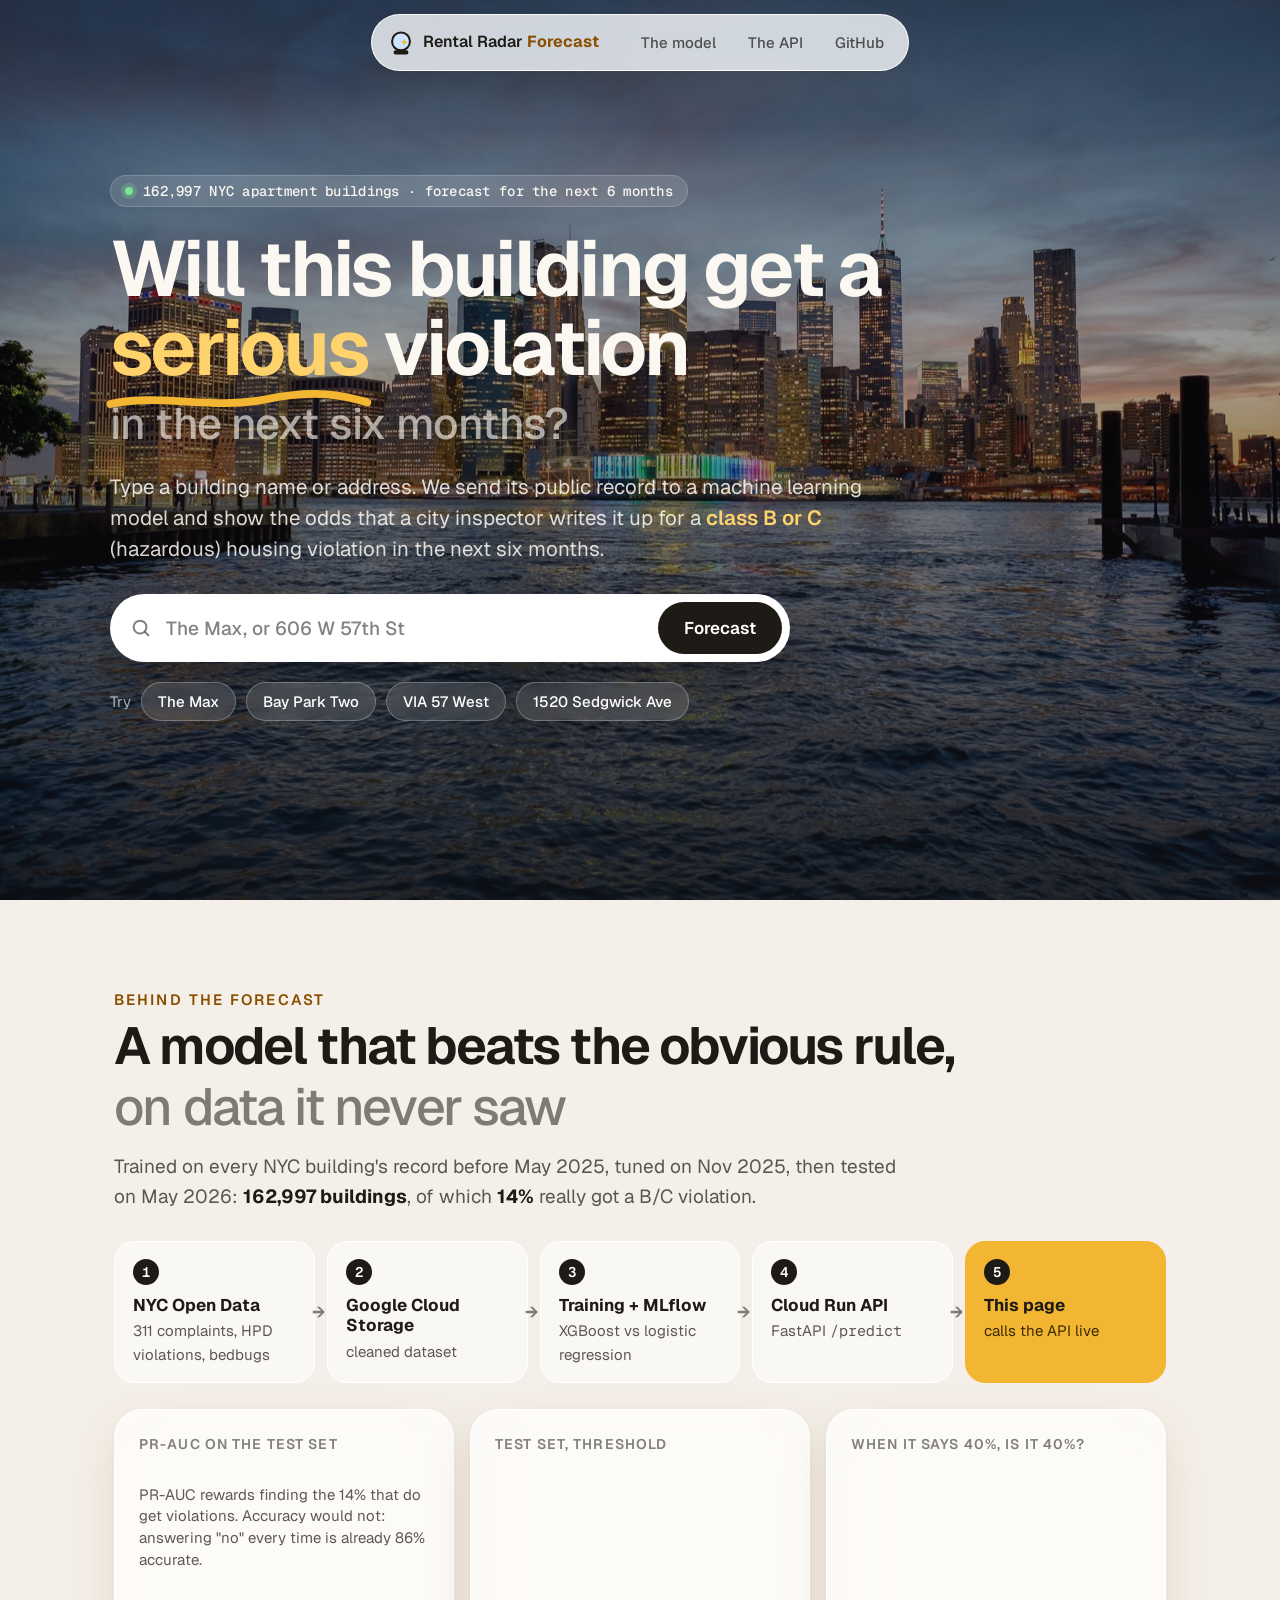
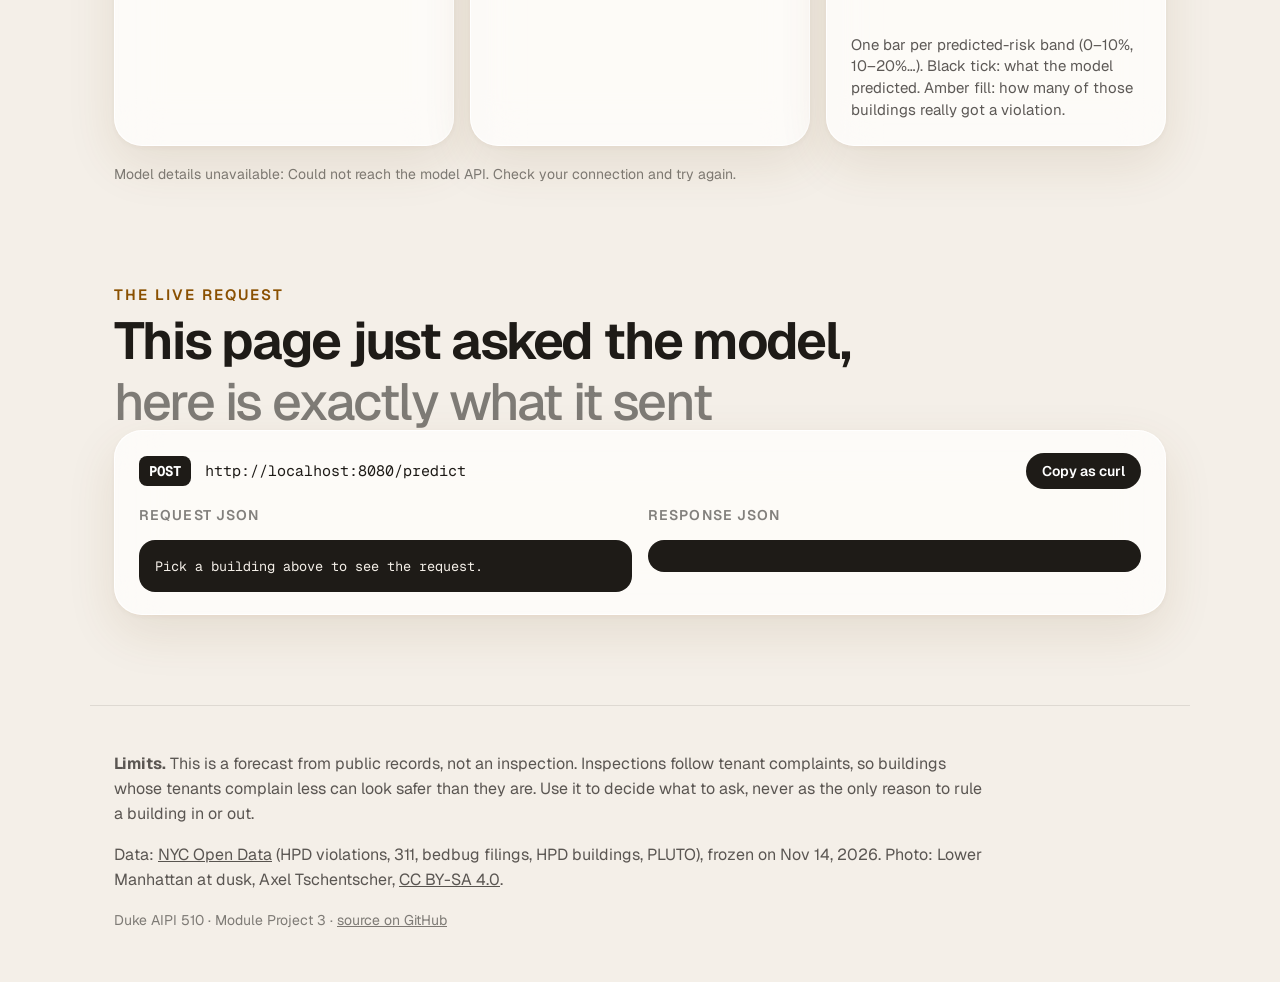
==== frontend/index.html @ 45d5170e "Front end: Rental Radar Forecast page that calls the deployed /predict API - Search by building name" ====
<!doctype html>
<html lang="en">
<head>
<meta charset="utf-8">
<meta name="viewport" content="width=device-width, initial-scale=1">
<title>Rental Radar Forecast</title>
<meta name="description" content="Will this NYC apartment building get a serious housing violation in the next 6 months? A machine learning forecast served from a public API.">
<link rel="preconnect" href="https://fonts.googleapis.com">
<link rel="preconnect" href="https://fonts.gstatic.com" crossorigin>
<link rel="stylesheet" href="https://fonts.googleapis.com/css2?family=Geist:wght@400;500;600;700&family=Geist+Mono:wght@400;500;600&display=swap">
<link rel="stylesheet" href="styles.css">
<link rel="icon" href="data:image/svg+xml,%3Csvg xmlns='http://www.w3.org/2000/svg' viewBox='0 0 32 32'%3E%3Ccircle cx='16' cy='14' r='11' fill='%23CFE3FF' stroke='%231E1B17' stroke-width='2.5'/%3E%3Crect x='7' y='25' width='18' height='5' rx='2' fill='%231E1B17'/%3E%3C/svg%3E">
</head>
<body>

<header class="nav">
  <a class="brand" href="#top" aria-label="Rental Radar Forecast, back to top">
    <svg viewBox="0 0 32 32" width="26" height="26" aria-hidden="true"><circle cx="16" cy="14" r="11" fill="#CFE3FF" stroke="#1E1B17" stroke-width="2.5"/><path d="M20 11l1.2 2.8 2.8 1.2-2.8 1.2-1.2 2.8-1.2-2.8-2.8-1.2 2.8-1.2z" fill="#F2B632"/><rect x="7" y="25" width="18" height="5" rx="2" fill="#1E1B17"/></svg>
    <span>Rental Radar <b>Forecast</b></span>
  </a>
  <nav aria-label="Sections">
    <a href="#model">The model</a>
    <a href="#api">The API</a>
    <a id="repoLink" href="#" target="_blank" rel="noopener">GitHub</a>
  </nav>
</header>

<main id="top">
  <!-- 1. Ask: search for a building -->
  <section class="hero" aria-labelledby="heroTitle">
    <div class="hero-bg" role="img" aria-label="Lower Manhattan skyline at dusk"></div>
    <div class="hero-in">
      <p class="eyebrow"><span class="dot" aria-hidden="true"></span> 162,997 NYC apartment buildings · forecast for the next 6 months</p>
      <h1 id="heroTitle">Will this building get a <span class="squig">serious<svg viewBox="0 0 200 14" preserveAspectRatio="none" aria-hidden="true"><path d="M3 9 C 40 2, 80 13, 120 6 S 180 4, 197 8"/></svg></span> violation <span class="soft">in the next six months?</span></h1>
      <p class="lede">Type a building name or address. We send its public record to a machine learning model and show the odds that a city inspector writes it up for a <b>class B or C</b> (hazardous) housing violation in the next six months.</p>

      <form class="search" id="searchForm" role="search" autocomplete="off">
        <label class="sr" for="q">Building name or address</label>
        <svg class="mag" viewBox="0 0 24 24" aria-hidden="true"><circle cx="11" cy="11" r="7"/><path d="M20 20l-3.5-3.5"/></svg>
        <input id="q" name="q" type="search" placeholder="The Max, or 606 W 57th St" minlength="2" maxlength="80"
               aria-autocomplete="list" aria-controls="results" aria-expanded="false" required>
        <button type="submit" class="btn">Forecast</button>
        <ul id="results" class="results" role="listbox" hidden></ul>
      </form>
      <div class="try" aria-label="Examples">
        <span>Try</span>
        <button type="button" class="ex" data-q="The Max">The Max</button>
        <button type="button" class="ex" data-q="3405 Neptune Avenue">Bay Park Two</button>
        <button type="button" class="ex" data-q="VIA 57 West">VIA 57 West</button>
        <button type="button" class="ex" data-q="1520 Sedgwick Avenue">1520 Sedgwick Ave</button>
      </div>
      <p class="status" id="status" role="status" aria-live="polite"></p>
    </div>
  </section>

  <!-- 2-5. Answer: building, forecast, why, what to ask -->
  <section id="result" class="result" aria-live="polite" hidden>
    <div class="bhead" id="bhead"></div>

    <article class="card forecast" id="forecast" aria-labelledby="fcTitle">
      <svg class="ball" viewBox="0 0 80 84" aria-hidden="true"><rect x="14" y="62" width="52" height="16" rx="6" fill="#1E1B17"/><rect x="20" y="56" width="40" height="10" rx="4" fill="#3A332B"/><circle cx="40" cy="34" r="28" fill="#CFE3FF" stroke="#1E1B17" stroke-width="3"/><ellipse cx="30" cy="24" rx="8" ry="5" fill="#fff" opacity=".8" transform="rotate(-30 30 24)"/><g fill="#F2B632"><path class="tw" d="M48 30l2 5 5 2-5 2-2 5-2-5-5-2 5-2z"/><path class="tw" style="animation-delay:.6s" d="M34 40l1.4 3.4 3.4 1.4-3.4 1.4-1.4 3.4-1.4-3.4-3.4-1.4 3.4-1.4z"/></g></svg>
      <div class="sticker" id="sticker"></div>

      <div class="fc-main">
        <p class="eb">Next 6 months</p>
        <h2 id="fcTitle">Odds of a new <em>serious<svg viewBox="0 0 200 14" preserveAspectRatio="none" aria-hidden="true"><path d="M3 9 C 40 2, 80 13, 120 6 S 180 4, 197 8"/></svg></em> violation</h2>
        <div class="big">
          <div class="pct" id="pct" aria-describedby="sideWord">0<small>%</small></div>
          <div class="side"><b id="sideWord"></b><span id="sideSub"></span></div>
        </div>
        <h3 class="why-h">Why the model says this</h3>
        <div class="why" id="why"></div>
      </div>

      <div class="fc-side">
        <div class="gauge">
          <svg viewBox="-40 10 280 140" role="img" aria-labelledby="gaugeLabel">
            <title id="gaugeLabel">Gauge</title>
            <path d="M20 115 A90 90 0 0 1 200 115" stroke="var(--chip2)" stroke-width="20" fill="none" stroke-linecap="round"/>
            <path class="arc" id="arc" d="M20 115 A90 90 0 0 1 200 115" stroke="#F2B632" stroke-width="20" fill="none" stroke-linecap="round" pathLength="100"/>
            <g id="avgMark"></g>
            <g class="needle" id="needle"><path d="M104 115 L110 44 L116 115 Z" fill="#1E1B17" stroke="#1E1B17" stroke-width="4" stroke-linejoin="round"/><circle cx="110" cy="115" r="15" fill="#1E1B17"/><circle cx="105" cy="111" r="2.4" fill="#fff"/><circle cx="115" cy="111" r="2.4" fill="#fff"/><path id="mouth" d="M105 118 q5 5 10 0" stroke="#fff" stroke-width="2.2" fill="none" stroke-linecap="round"/></g>
            <text x="20" y="142" text-anchor="middle" class="gl">low</text><text x="200" y="142" text-anchor="middle" class="gl">high</text>
          </svg>
        </div>
        <div class="bubble"><i>Ask at the viewing</i><span id="ask"></span></div>
      </div>

      <footer class="fc-foot">
        <span id="backtest"></span>
        <span id="fcMeta"></span>
      </footer>
    </article>

    <div class="next">
      <a id="fullReport" class="btn ghost" target="_blank" rel="noopener">See every complaint and violation on Rental Radar <span aria-hidden="true">↗</span></a>
      <button type="button" class="btn ghost" id="again">Check another building</button>
    </div>
  </section>

  <!-- 6. Behind it: the model and the API, for anyone who wants to check -->
  <section id="model" class="block" aria-labelledby="modelTitle">
    <p class="kicker">Behind the forecast</p>
    <h2 id="modelTitle" class="h2">A model that beats the obvious rule, <span class="soft">on data it never saw</span></h2>
    <p class="sub">Trained on every NYC building's record before May 2025, tuned on Nov 2025, then tested on May 2026: <b>162,997 buildings</b>, of which <b>14%</b> really got a B/C violation.</p>

    <div class="flow" aria-label="Pipeline">
      <div class="step"><b>NYC Open Data</b><span>311 complaints, HPD violations, bedbugs</span></div>
      <div class="step"><b>Google Cloud Storage</b><span>cleaned dataset</span></div>
      <div class="step"><b>Training + MLflow</b><span>XGBoost vs logistic regression</span></div>
      <div class="step"><b>Cloud Run API</b><span>FastAPI <code>/predict</code></span></div>
      <div class="step hl"><b>This page</b><span>calls the API live</span></div>
    </div>

    <div class="grid3">
      <div class="card stat">
        <p class="cap">PR-AUC on the test set</p>
        <div class="bars" id="bars"></div>
        <p class="note">PR-AUC rewards finding the 14% that do get violations. Accuracy would not: answering "no" every time is already 86% accurate.</p>
      </div>
      <div class="card stat">
        <p class="cap">Test set, threshold <span id="thr"></span></p>
        <div class="cm" id="cm"></div>
        <p class="note" id="cmNote"></p>
      </div>
      <div class="card stat">
        <p class="cap">When it says 40%, is it 40%?</p>
        <div class="calib" id="calib"></div>
        <p class="note">One bar per predicted-risk band (0–10%, 10–20%…). Black tick: what the model predicted. Amber fill: how many of those buildings really got a violation.</p>
      </div>
    </div>
    <p class="fine" id="modelMeta"></p>
  </section>

  <section id="api" class="block" aria-labelledby="apiTitle">
    <p class="kicker">The live request</p>
    <h2 id="apiTitle" class="h2">This page just asked the model, <span class="soft">here is exactly what it sent</span></h2>
    <div class="card apicard">
      <div class="apihead">
        <span class="verb">POST</span><code id="apiUrl"></code>
        <span class="lat" id="apiLat"></span>
        <button type="button" class="btn small" id="copyCurl">Copy as curl</button>
      </div>
      <div class="io">
        <div><p class="cap">Request JSON</p><pre id="apiReq">Pick a building above to see the request.</pre></div>
        <div><p class="cap">Response JSON</p><pre id="apiRes"></pre></div>
      </div>
    </div>
  </section>
</main>

<footer class="foot">
  <div>
    <p><b>Limits.</b> This is a forecast from public records, not an inspection. Inspections follow tenant complaints, so buildings whose tenants complain less can look safer than they are. Use it to decide what to ask, never as the only reason to rule a building in or out.</p>
    <p>Data: <a href="https://opendata.cityofnewyork.us/" target="_blank" rel="noopener">NYC Open Data</a> (HPD violations, 311, bedbug filings, HPD buildings, PLUTO), frozen on Nov 14, 2026. Photo: Lower Manhattan at dusk, Axel Tschentscher, <a href="https://commons.wikimedia.org/wiki/File:Manhattan-Night-Skyline_2021-06-10_21-00.jpg" target="_blank" rel="noopener">CC BY-SA 4.0</a>.</p>
  </div>
  <p class="fine">Duke AIPI 510 · Module Project 3 · <a id="repoLink2" href="#" target="_blank" rel="noopener">source on GitHub</a></p>
</footer>

<script src="config.js"></script>
<script src="app.js"></script>
</body>
</html>
---- frontend/styles.css ----
/* Rental Radar Forecast. Same visual language as the Rental Radar app: Geist, warm paper, glass cards, amber accent. */
:root{
  --page:#F4EFE8; --fg:#1E1B17; --fg2:rgba(30,27,23,.72); --fg3:rgba(30,27,23,.55);
  --card:rgba(255,255,255,.72); --edge:rgba(255,255,255,.9); --line:rgba(30,27,23,.10);
  --chip:rgba(30,27,23,.06); --chip2:rgba(30,27,23,.09);
  --amber:#F2B632; --amber-t:#8A5000; --red:#B53F2C; --green:#2C7A45; --blue:#2B63AD;
  --shadow:0 18px 50px rgba(110,72,20,.11),0 2px 6px rgba(110,72,20,.05);
  --font:"Geist",ui-sans-serif,system-ui,-apple-system,"Segoe UI",sans-serif;
  --mono:"Geist Mono",ui-monospace,"SF Mono",Menlo,monospace;
  --ease:cubic-bezier(.22,1,.36,1);
  color-scheme:light;
}
*{box-sizing:border-box}
html{scroll-behavior:smooth}
body{margin:0;background:var(--page);color:var(--fg);font:400 17px/1.55 var(--font);-webkit-font-smoothing:antialiased}
a{color:inherit}
code,pre{font-family:var(--mono)}
.sr{position:absolute;width:1px;height:1px;overflow:hidden;clip:rect(0 0 0 0)}
.soft{color:var(--fg3);font-weight:500}
:focus-visible{outline:3px solid var(--amber);outline-offset:2px;border-radius:8px}

/* nav */
.nav{position:fixed;top:14px;left:50%;transform:translateX(-50%);z-index:20;display:flex;align-items:center;gap:28px;
  padding:8px 10px 8px 16px;border-radius:999px;background:rgba(255,255,255,.78);backdrop-filter:blur(20px) saturate(160%);
  -webkit-backdrop-filter:blur(20px) saturate(160%);box-shadow:var(--shadow);border:1px solid var(--edge);width:max-content;max-width:calc(100% - 32px)}
.brand{display:flex;align-items:center;gap:9px;text-decoration:none;font-weight:600;font-size:16px;white-space:nowrap}
.brand b{color:var(--amber-t)}
.nav nav{display:flex;gap:4px}
.nav nav a{text-decoration:none;font-size:15px;font-weight:500;padding:8px 14px;border-radius:999px;color:var(--fg2)}
.nav nav a:hover{background:var(--chip);color:var(--fg)}

/* hero */
.hero{position:relative;min-height:100vh;display:flex;align-items:center;padding:120px 24px 80px;color:#FBF8F2;overflow:visible}
.hero-bg{position:absolute;inset:0;background:linear-gradient(180deg,rgba(14,15,18,.55),rgba(14,15,18,.35) 40%,rgba(14,15,18,.82)),url(img/dusk.jpg) center/cover no-repeat}
.hero-in{position:relative;max-width:1060px;margin:0 auto;width:100%}
.eyebrow{display:inline-flex;align-items:center;gap:10px;margin:0 0 22px;padding:8px 14px;border-radius:999px;background:rgba(255,255,255,.12);
  border:1px solid rgba(255,255,255,.18);font:500 14px/1 var(--mono);letter-spacing:.02em;backdrop-filter:blur(10px)}
.dot{width:8px;height:8px;border-radius:50%;background:#7BE495;box-shadow:0 0 0 4px rgba(123,228,149,.25);animation:pulse 2s ease-in-out infinite}
h1{margin:0;font-size:clamp(40px,6.2vw,78px);line-height:1.02;letter-spacing:-.035em;font-weight:650;max-width:15ch}
h1 .soft{display:block;color:rgba(251,248,242,.62);font-size:.56em;letter-spacing:-.02em;margin-top:14px;font-weight:500;max-width:24ch}
.squig{position:relative;white-space:nowrap;color:#FFD36B}
.squig svg,.forecast h2 em svg{position:absolute;left:-4px;bottom:-.18em;width:calc(100% + 8px);height:.28em;overflow:visible}
.squig path,.forecast h2 em path{stroke:var(--amber);stroke-width:5;fill:none;stroke-linecap:round;stroke-dasharray:260;stroke-dashoffset:260;animation:draw 1.1s .4s var(--ease) forwards}
.lede{max-width:56ch;font-size:clamp(18px,1.6vw,21px);line-height:1.5;color:rgba(251,248,242,.86);margin:26px 0 30px}
.lede b{color:#FFD36B;font-weight:600}

.search{position:relative;display:flex;align-items:center;gap:10px;max-width:680px;padding:8px 8px 8px 20px;border-radius:999px;
  background:#fff;box-shadow:0 20px 60px rgba(0,0,0,.35)}
.search .mag{width:22px;height:22px;fill:none;stroke:var(--fg3);stroke-width:2.2;stroke-linecap:round;flex:none}
.search input{flex:1;min-width:0;border:0;outline:0;background:transparent;font:500 19px var(--font);color:var(--fg);padding:12px 4px}
.search input::placeholder{color:var(--fg3)}
.btn{display:inline-flex;align-items:center;justify-content:center;gap:8px;border:0;cursor:pointer;border-radius:999px;padding:15px 26px;
  font:600 17px var(--font);background:var(--fg);color:#fff;text-decoration:none;transition:transform .2s var(--ease),background .2s}
.btn:hover{transform:translateY(-1px);background:#000}
.btn:active{transform:translateY(1px)}
.btn.ghost{background:rgba(255,255,255,.75);color:var(--fg);border:1px solid var(--line);font-weight:550}
.btn.ghost:hover{background:#fff}
.btn.small{padding:9px 16px;font-size:14px}
.results{position:absolute;left:0;right:0;top:calc(100% + 10px);margin:0;padding:8px;list-style:none;background:#fff;color:var(--fg);
  border-radius:22px;box-shadow:0 24px 60px rgba(0,0,0,.3);z-index:15;max-height:420px;overflow:auto}
.results li{display:flex;justify-content:space-between;align-items:center;gap:16px;padding:12px 14px;border-radius:14px;cursor:pointer}
.results li[aria-selected="true"],.results li:hover{background:var(--chip)}
.results .nm{font-weight:600;font-size:17px}
.results .ad{font-size:15px;color:var(--fg2)}
.results .u{font:500 14px var(--mono);color:var(--fg3);white-space:nowrap}
.try{display:flex;flex-wrap:wrap;align-items:center;gap:10px;margin-top:20px}
.try span{font-size:15px;color:rgba(251,248,242,.7)}
.ex{border:1px solid rgba(255,255,255,.25);background:rgba(255,255,255,.12);color:#fff;border-radius:999px;padding:9px 16px;font:500 15px var(--font);cursor:pointer;backdrop-filter:blur(8px);transition:background .2s,transform .2s var(--ease)}
.ex:hover{background:rgba(255,255,255,.22);transform:translateY(-2px) rotate(-1deg)}
.status{min-height:26px;margin:18px 0 0;font-size:16px;color:#FFE2A0}
.status.err{color:#FFB4A6}

/* result */
.result{max-width:1100px;margin:-60px auto 0;padding:0 24px 40px;position:relative;z-index:5;scroll-margin-top:90px}
.bhead{display:flex;flex-wrap:wrap;align-items:flex-end;justify-content:space-between;gap:16px 24px;margin:0 0 26px;padding:26px 30px;border-radius:28px;
  background:var(--card);backdrop-filter:blur(24px) saturate(160%);-webkit-backdrop-filter:blur(24px) saturate(160%);border:1px solid var(--edge);box-shadow:var(--shadow)}
.bhead h2{margin:0;font-size:clamp(30px,4vw,44px);letter-spacing:-.03em;line-height:1.05}
.bhead .addr{margin:6px 0 0;font-size:18px;color:var(--fg2)}
.facts{display:flex;flex-wrap:wrap;gap:10px}
.fact{padding:10px 16px;border-radius:16px;background:var(--chip);text-align:left}
.fact b{display:block;font:600 22px/1.1 var(--mono);letter-spacing:-.02em}
.fact span{font-size:14px;color:var(--fg2)}

.card{background:var(--card);backdrop-filter:blur(24px) saturate(160%);-webkit-backdrop-filter:blur(24px) saturate(160%);
  border:1px solid var(--edge);border-radius:28px;box-shadow:var(--shadow)}
.bhead{background:rgba(255,255,255,.92)}
.forecast{position:relative;display:grid;grid-template-columns:minmax(0,1.25fr) minmax(0,1fr);gap:30px;padding:38px 40px 28px}
.forecast .ball{position:absolute;left:-26px;top:-34px;width:84px;transform:rotate(-10deg);animation:float 4s ease-in-out infinite;filter:drop-shadow(0 6px 0 rgba(0,0,0,.10))}
.ball .tw{animation:tw 1.6s ease-in-out infinite;transform-origin:center}
.sticker{position:absolute;top:-20px;right:30px;transform:rotate(6deg);background:var(--amber);color:#2a1d00;font-weight:700;font-size:17px;
  padding:11px 18px;border-radius:16px;box-shadow:0 6px 0 rgba(0,0,0,.12);animation:bob 3.2s ease-in-out infinite;display:flex;align-items:center;gap:8px;z-index:2}
.sticker span{font:600 24px var(--mono)}
.sticker.calm{background:#BFE8C9;color:#103D20}
.eb{margin:0 0 6px 54px;font:600 15px var(--font);letter-spacing:.14em;text-transform:uppercase;color:var(--amber-t)}
.forecast h2{margin:0;font-size:clamp(26px,3vw,34px);line-height:1.15;font-weight:620;letter-spacing:-.02em}
.forecast h2 em{font-style:normal;position:relative;white-space:nowrap}
.big{display:flex;align-items:flex-end;gap:18px;margin-top:20px;flex-wrap:wrap}
.pct{font:600 clamp(88px,11vw,124px)/.86 var(--mono);letter-spacing:-.06em}
.pct small{font-size:.42em;letter-spacing:-.02em;color:var(--fg2)}
.pct.go{animation:pop .7s var(--ease) both}
.side{display:flex;flex-direction:column;gap:4px;padding-bottom:10px}
.side b{font-size:26px;line-height:1.15;letter-spacing:-.01em}
.side span{font-size:17px;color:var(--fg2)}
.why-h{margin:26px 0 12px;font-size:15px;font-weight:600;letter-spacing:.08em;text-transform:uppercase;color:var(--fg3)}
.why{display:flex;flex-wrap:wrap;gap:10px}
.chipb{display:flex;align-items:baseline;gap:10px;padding:12px 18px;border-radius:18px;background:var(--chip);transition:transform .3s var(--ease);opacity:0;animation:rise .5s var(--ease) forwards}
.chipb:hover{transform:translateY(-3px) rotate(-1deg)}
.chipb b{font:600 32px/1.05 var(--mono);letter-spacing:-.03em}
.chipb span{font-size:17px;line-height:1.25;font-weight:500}
.chipb i{font-style:normal;font-size:20px;font-weight:700}
.chipb.up b,.chipb.up i{color:var(--red)} .chipb.dn b,.chipb.dn i{color:var(--green)}
.fc-side{display:flex;flex-direction:column;align-items:center;justify-content:center;gap:10px}
.gauge svg{width:100%;max-width:360px;display:block}
.gauge .gl{font:500 15px var(--font);fill:var(--fg2)}
.gauge .ml{font:600 15px var(--font);fill:var(--fg)}
.gauge .mv{font:500 15px var(--mono);fill:var(--fg2)}
.arc{stroke-dasharray:100;stroke-dashoffset:100;transition:stroke-dashoffset 1.4s var(--ease) .2s}
.needle{transform-origin:110px 115px;transform:rotate(-90deg);transition:transform 1.6s cubic-bezier(.3,1.55,.5,1) .2s}
.bubble{position:relative;padding:16px 18px;border-radius:20px 20px 20px 4px;background:var(--fg);color:#FBF8F2;font-size:18px;line-height:1.4;max-width:360px;width:100%}
.bubble i{display:block;font-style:normal;font-size:13px;letter-spacing:.14em;font-weight:600;color:var(--amber);margin-bottom:6px;text-transform:uppercase}
.fc-foot{grid-column:1/-1;display:flex;justify-content:space-between;flex-wrap:wrap;gap:8px 20px;border-top:1px dashed var(--line);padding-top:16px;font-size:15px;color:var(--fg2)}
.fc-foot b{color:var(--fg)}
.next{display:flex;flex-wrap:wrap;gap:12px;margin-top:22px}

.skeleton .pct,.skeleton .side,.skeleton .why,.skeleton .bubble{opacity:.35}

/* model + api blocks */
.block{max-width:1100px;margin:0 auto;padding:90px 24px 10px;scroll-margin-top:60px}
.kicker{margin:0 0 10px;font:600 15px var(--font);letter-spacing:.14em;text-transform:uppercase;color:var(--amber-t)}
.h2{margin:0;font-size:clamp(32px,4.4vw,52px);line-height:1.05;letter-spacing:-.035em;font-weight:650;max-width:26ch}
.h2 .soft{display:block;margin-top:6px}
.sub{max-width:62ch;font-size:19px;color:var(--fg2);margin:18px 0 30px}
.sub b{color:var(--fg)}
.flow{display:grid;grid-template-columns:repeat(5,minmax(0,1fr));gap:12px;margin:0 0 26px;counter-reset:s}
.step{position:relative;padding:16px 16px 16px 18px;border-radius:20px;background:rgba(255,255,255,.55);border:1px solid var(--edge);counter-increment:s}
.step::before{content:counter(s);display:inline-grid;place-items:center;width:26px;height:26px;border-radius:50%;background:var(--fg);color:#fff;font:600 14px var(--mono);margin-bottom:10px}
.step b{display:block;font-size:17px;line-height:1.2}
.step span{display:block;font-size:15px;color:var(--fg2);margin-top:4px}
.step.hl{background:var(--amber);border-color:var(--amber)}
.step.hl span{color:#3d2b00}
.step:not(:last-child)::after{content:"→";position:absolute;right:-12px;top:50%;transform:translateY(-50%);font-weight:700;color:var(--fg3);z-index:1}
.grid3{display:grid;grid-template-columns:repeat(3,minmax(0,1fr));gap:16px}
.stat{padding:24px}
.cap{margin:0 0 14px;font-size:14px;font-weight:600;letter-spacing:.08em;text-transform:uppercase;color:var(--fg3)}
.note{margin:14px 0 0;font-size:15px;color:var(--fg2);line-height:1.45}
.bars{display:flex;flex-direction:column;gap:12px}
.bar .lab{display:flex;justify-content:space-between;font-size:16px;margin-bottom:5px}
.bar .lab b{font:600 18px var(--mono)}
.bar .tr{height:14px;border-radius:999px;background:var(--chip)}
.bar .fill{height:100%;border-radius:999px;background:var(--fg3);width:0;transition:width 1.2s var(--ease)}
.bar.me .fill{background:var(--amber)}
.bar.me .lab{font-weight:600}
.cm{display:grid;grid-template-columns:auto 1fr 1fr;gap:6px;font-size:14px}
.cm .h{color:var(--fg3);font-weight:600;text-align:center;align-self:end}
.cm .r{color:var(--fg3);font-weight:600;align-self:center;text-align:right;padding-right:6px}
.cm .c{padding:12px 8px;border-radius:14px;text-align:center;background:var(--chip)}
.cm .c b{display:block;font:600 22px var(--mono);letter-spacing:-.02em}
.cm .c span{font-size:13px;color:var(--fg2)}
.cm .c.good{background:rgba(44,122,69,.12)} .cm .c.bad{background:rgba(181,63,44,.10)}
.calib{display:flex;align-items:flex-end;gap:6px;height:150px;padding-top:6px}
.calib .col{flex:1;height:100%;display:flex;flex-direction:column;justify-content:flex-end;position:relative;border-radius:8px;background:var(--chip)}
.calib .obs{border-radius:8px;background:var(--amber);height:0;transition:height 1.2s var(--ease)}
.calib .tick{position:absolute;left:-2px;right:-2px;height:2px;background:var(--fg)}
.calib .bl{position:absolute;bottom:-22px;left:0;right:0;text-align:center;font:500 12px var(--mono);color:var(--fg3)}
.calib-wrap{padding-bottom:22px}
.fine{font-size:14px;color:var(--fg3);margin:18px 0 0}

.apicard{padding:22px 24px}
.apihead{display:flex;flex-wrap:wrap;align-items:center;gap:10px 14px;margin-bottom:16px}
.verb{font:700 14px var(--mono);background:var(--fg);color:#fff;padding:6px 10px;border-radius:8px}
.apihead code{font-size:15px;word-break:break-all;flex:1;min-width:200px}
.lat{font:500 14px var(--mono);color:var(--green)}
.io{display:grid;grid-template-columns:1fr 1fr;gap:16px}
pre{margin:0;padding:16px;border-radius:16px;background:#1E1B17;color:#F4EFE8;font-size:13.5px;line-height:1.5;overflow:auto;max-height:340px;white-space:pre-wrap;word-break:break-word}

.foot{max-width:1100px;margin:80px auto 0;padding:30px 24px 50px;border-top:1px solid var(--line);font-size:16px;color:var(--fg2)}
.foot p{max-width:80ch}

@keyframes draw{to{stroke-dashoffset:0}}
@keyframes pulse{50%{box-shadow:0 0 0 8px rgba(123,228,149,0)}}
@keyframes float{0%,100%{transform:rotate(-10deg) translateY(0)}50%{transform:rotate(-4deg) translateY(-7px)}}
@keyframes bob{0%,100%{transform:rotate(6deg) translateY(0)}50%{transform:rotate(3deg) translateY(-5px)}}
@keyframes tw{0%,100%{opacity:.2}50%{opacity:1}}
@keyframes pop{0%{transform:scale(.6);opacity:0}70%{transform:scale(1.06)}100%{transform:scale(1);opacity:1}}
@keyframes rise{from{opacity:0;transform:translateY(10px)}to{opacity:1;transform:none}}
@media (prefers-reduced-motion:reduce){*,*::before,*::after{animation:none!important;transition:none!important}
  .squig path,.forecast h2 em path{stroke-dashoffset:0}.chipb{opacity:1}}

@media (max-width:900px){
  .forecast{grid-template-columns:minmax(0,1fr);padding:64px 22px 24px}
  .forecast .ball{left:-6px;top:-30px;width:68px}
  .sticker{top:-16px;right:14px;font-size:15px}
  .eb{margin-left:0}
  .flow{grid-template-columns:1fr 1fr}
  .step::after{display:none}
  .grid3,.io{grid-template-columns:1fr}
}
@media (max-width:560px){
  body{font-size:16px}
  .nav{gap:8px;padding-left:12px}.nav nav a{padding:8px 9px;font-size:14px}.brand span{display:none}
  .hero{padding:100px 16px 70px}
  .search{flex-wrap:wrap;border-radius:26px;padding:10px 10px 10px 16px}
  .search .btn{width:100%}
  .result,.block{padding-left:16px;padding-right:16px}
  .bhead{padding:20px}
  .flow{grid-template-columns:1fr}
  .chipb b{font-size:26px}
}
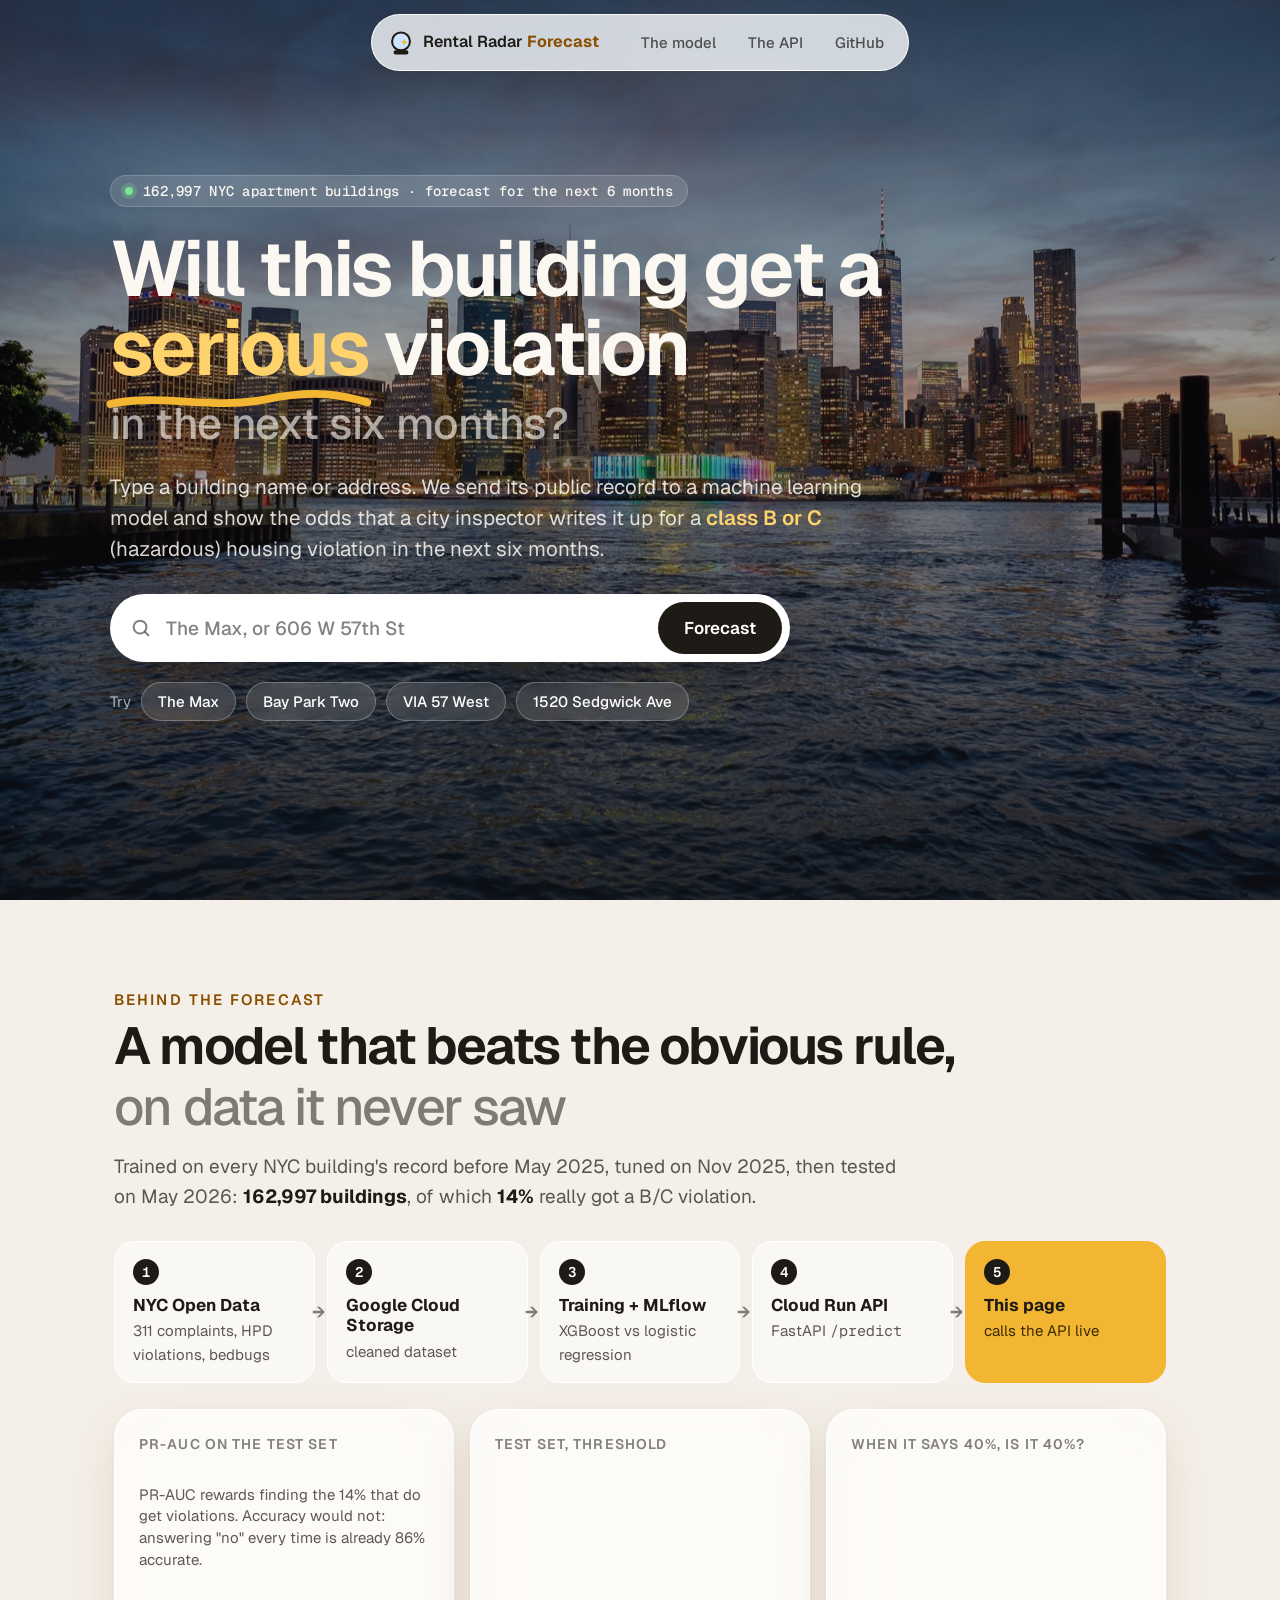
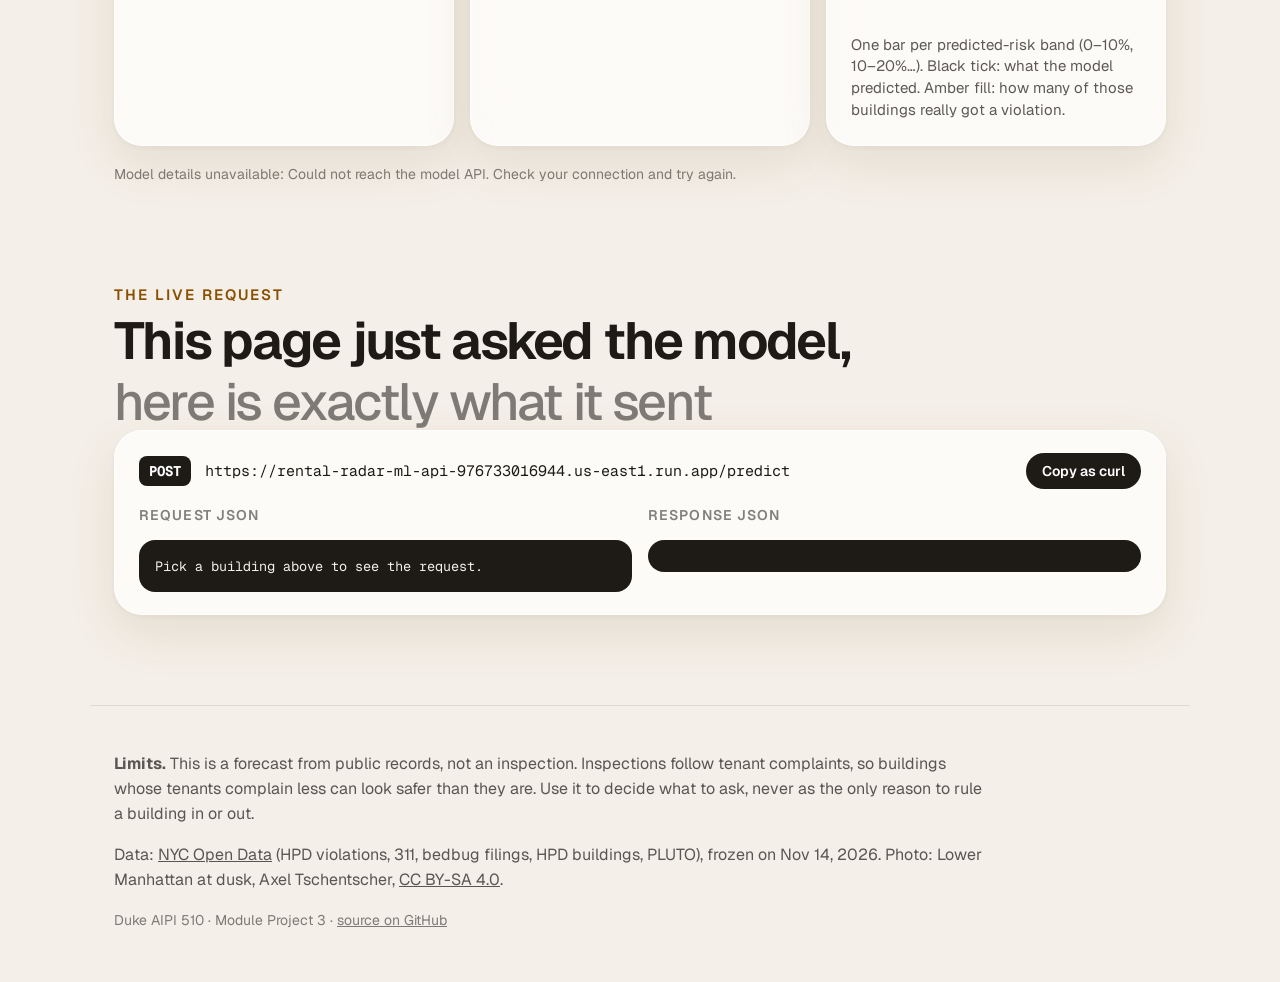
==== commit bcc1cfb4: "Front end: keep the gauge's NYC avg label inside the drawing The label sits left of the average mark" ====
--- a/frontend/index.html
+++ b/frontend/index.html
@@ -74,7 +74,7 @@
 
       <div class="fc-side">
         <div class="gauge">
-          <svg viewBox="-40 10 280 140" role="img" aria-labelledby="gaugeLabel">
+          <svg viewBox="-66 10 306 140" role="img" aria-labelledby="gaugeLabel">
             <title id="gaugeLabel">Gauge</title>
             <path d="M20 115 A90 90 0 0 1 200 115" stroke="var(--chip2)" stroke-width="20" fill="none" stroke-linecap="round"/>
             <path class="arc" id="arc" d="M20 115 A90 90 0 0 1 200 115" stroke="#F2B632" stroke-width="20" fill="none" stroke-linecap="round" pathLength="100"/>
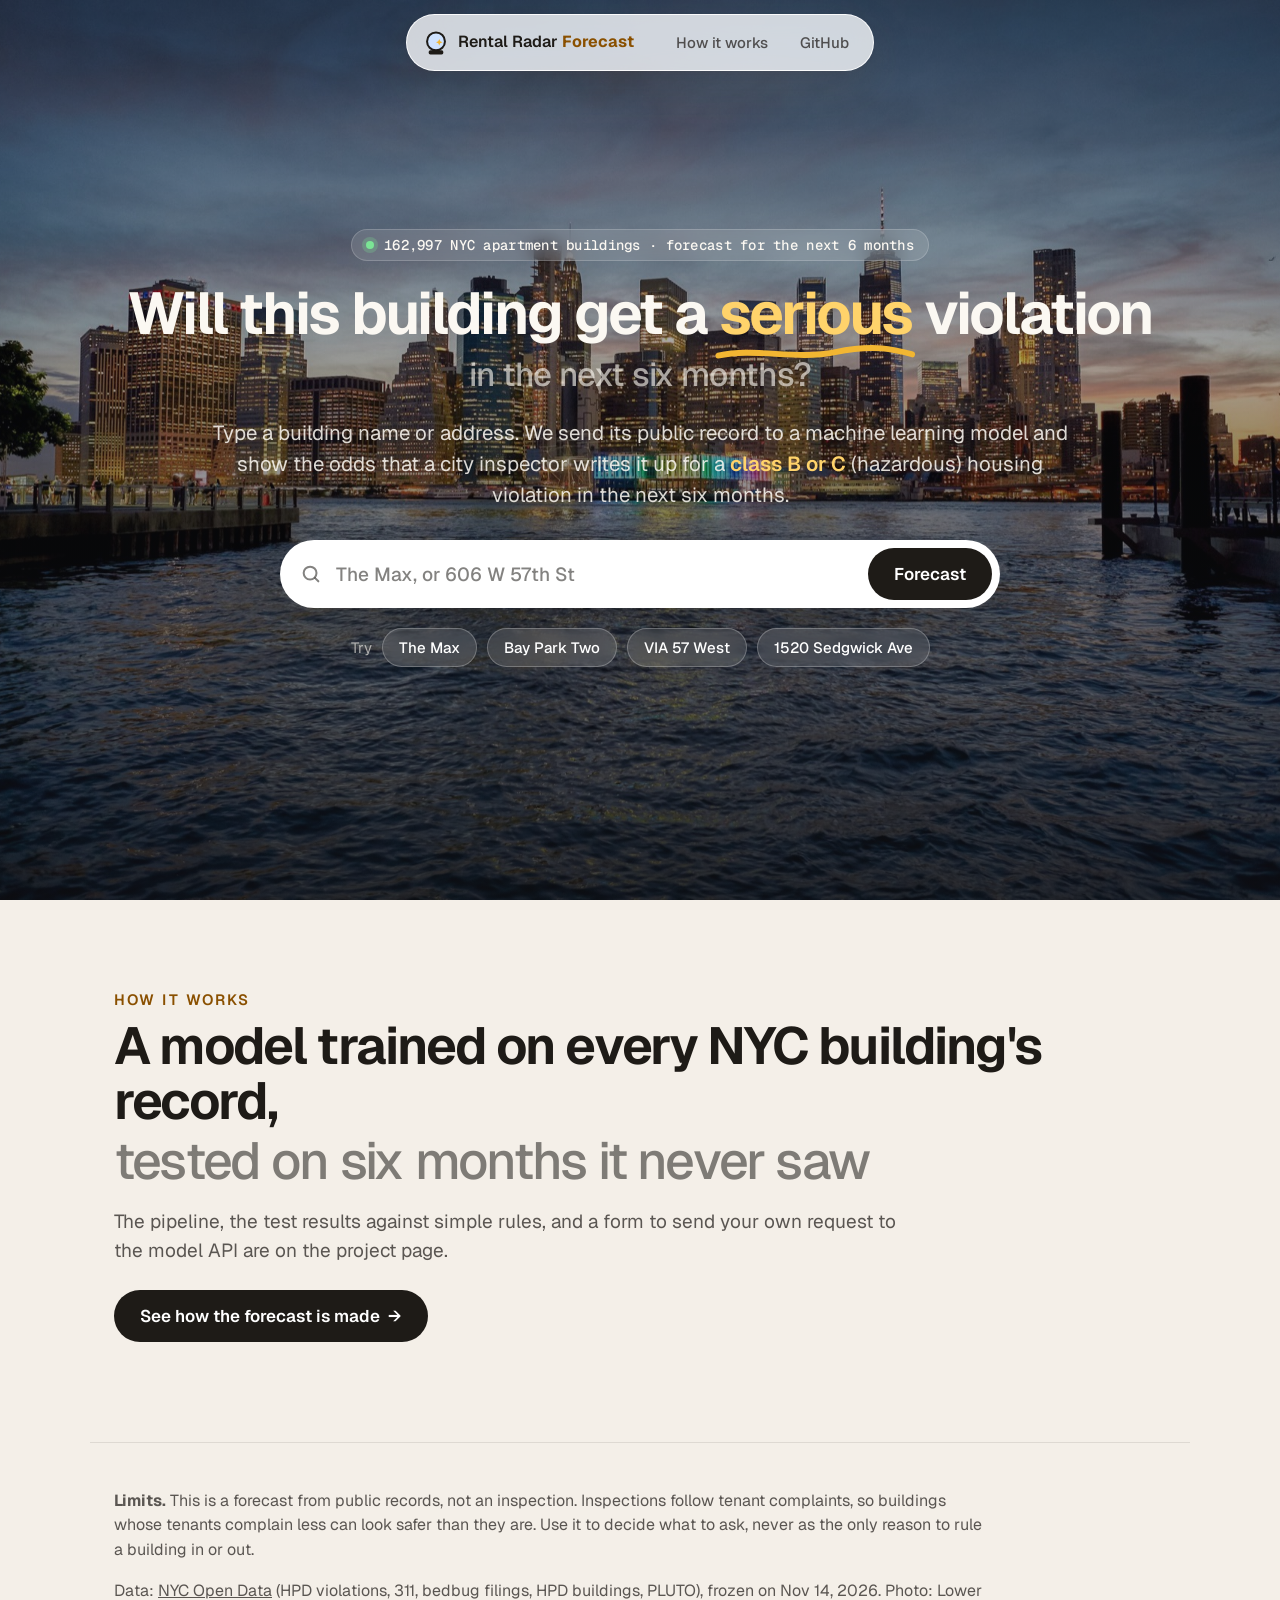
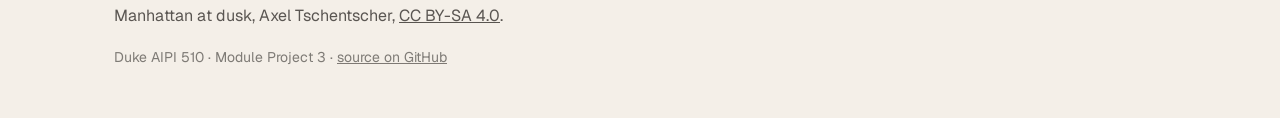
==== commit d723352f: "Front end: split into a renter page and a project page for graders" ====
--- a/frontend/index.html
+++ b/frontend/index.html
@@ -18,10 +18,9 @@
     <svg viewBox="0 0 32 32" width="26" height="26" aria-hidden="true"><circle cx="16" cy="14" r="11" fill="#CFE3FF" stroke="#1E1B17" stroke-width="2.5"/><path d="M20 11l1.2 2.8 2.8 1.2-2.8 1.2-1.2 2.8-1.2-2.8-2.8-1.2 2.8-1.2z" fill="#F2B632"/><rect x="7" y="25" width="18" height="5" rx="2" fill="#1E1B17"/></svg>
     <span>Rental Radar <b>Forecast</b></span>
   </a>
-  <nav aria-label="Sections">
-    <a href="#model">The model</a>
-    <a href="#api">The API</a>
-    <a id="repoLink" href="#" target="_blank" rel="noopener">GitHub</a>
+  <nav aria-label="Pages">
+    <a href="project.html" data-keep-api>How it works</a>
+    <a data-repo href="#" target="_blank" rel="noopener">GitHub</a>
   </nav>
 </header>
 
@@ -98,54 +97,12 @@
     </div>
   </section>
 
-  <!-- 6. Behind it: the model and the API, for anyone who wants to check -->
-  <section id="model" class="block" aria-labelledby="modelTitle">
-    <p class="kicker">Behind the forecast</p>
-    <h2 id="modelTitle" class="h2">A model that beats the obvious rule, <span class="soft">on data it never saw</span></h2>
-    <p class="sub">Trained on every NYC building's record before May 2025, tuned on Nov 2025, then tested on May 2026: <b>162,997 buildings</b>, of which <b>14%</b> really got a B/C violation.</p>
-
-    <div class="flow" aria-label="Pipeline">
-      <div class="step"><b>NYC Open Data</b><span>311 complaints, HPD violations, bedbugs</span></div>
-      <div class="step"><b>Google Cloud Storage</b><span>cleaned dataset</span></div>
-      <div class="step"><b>Training + MLflow</b><span>XGBoost vs logistic regression</span></div>
-      <div class="step"><b>Cloud Run API</b><span>FastAPI <code>/predict</code></span></div>
-      <div class="step hl"><b>This page</b><span>calls the API live</span></div>
-    </div>
-
-    <div class="grid3">
-      <div class="card stat">
-        <p class="cap">PR-AUC on the test set</p>
-        <div class="bars" id="bars"></div>
-        <p class="note">PR-AUC rewards finding the 14% that do get violations. Accuracy would not: answering "no" every time is already 86% accurate.</p>
-      </div>
-      <div class="card stat">
-        <p class="cap">Test set, threshold <span id="thr"></span></p>
-        <div class="cm" id="cm"></div>
-        <p class="note" id="cmNote"></p>
-      </div>
-      <div class="card stat">
-        <p class="cap">When it says 40%, is it 40%?</p>
-        <div class="calib" id="calib"></div>
-        <p class="note">One bar per predicted-risk band (0–10%, 10–20%…). Black tick: what the model predicted. Amber fill: how many of those buildings really got a violation.</p>
-      </div>
-    </div>
-    <p class="fine" id="modelMeta"></p>
-  </section>
-
-  <section id="api" class="block" aria-labelledby="apiTitle">
-    <p class="kicker">The live request</p>
-    <h2 id="apiTitle" class="h2">This page just asked the model, <span class="soft">here is exactly what it sent</span></h2>
-    <div class="card apicard">
-      <div class="apihead">
-        <span class="verb">POST</span><code id="apiUrl"></code>
-        <span class="lat" id="apiLat"></span>
-        <button type="button" class="btn small" id="copyCurl">Copy as curl</button>
-      </div>
-      <div class="io">
-        <div><p class="cap">Request JSON</p><pre id="apiReq">Pick a building above to see the request.</pre></div>
-        <div><p class="cap">Response JSON</p><pre id="apiRes"></pre></div>
-      </div>
-    </div>
+  <!-- 6. For the curious: the model, the pipeline and the live API are on their own page -->
+  <section class="block howto" aria-labelledby="howTitle">
+    <p class="kicker">How it works</p>
+    <h2 id="howTitle" class="h2">A model trained on every NYC building's record, <span class="soft">tested on six months it never saw</span></h2>
+    <p class="sub">The pipeline, the test results against simple rules, and a form to send your own request to the model API are on the project page.</p>
+    <a class="btn" href="project.html" data-keep-api>See how the forecast is made <span aria-hidden="true">→</span></a>
   </section>
 </main>
 
@@ -154,10 +111,11 @@
     <p><b>Limits.</b> This is a forecast from public records, not an inspection. Inspections follow tenant complaints, so buildings whose tenants complain less can look safer than they are. Use it to decide what to ask, never as the only reason to rule a building in or out.</p>
     <p>Data: <a href="https://opendata.cityofnewyork.us/" target="_blank" rel="noopener">NYC Open Data</a> (HPD violations, 311, bedbug filings, HPD buildings, PLUTO), frozen on Nov 14, 2026. Photo: Lower Manhattan at dusk, Axel Tschentscher, <a href="https://commons.wikimedia.org/wiki/File:Manhattan-Night-Skyline_2021-06-10_21-00.jpg" target="_blank" rel="noopener">CC BY-SA 4.0</a>.</p>
   </div>
-  <p class="fine">Duke AIPI 510 · Module Project 3 · <a id="repoLink2" href="#" target="_blank" rel="noopener">source on GitHub</a></p>
+  <p class="fine">Duke AIPI 510 · Module Project 3 · <a data-repo href="#" target="_blank" rel="noopener">source on GitHub</a></p>
 </footer>
 
 <script src="config.js"></script>
+<script src="common.js"></script>
 <script src="app.js"></script>
 </body>
 </html>
--- a/frontend/styles.css
+++ b/frontend/styles.css
@@ -32,19 +32,20 @@
 /* hero */
 .hero{position:relative;min-height:100vh;display:flex;align-items:center;padding:120px 24px 80px;color:#FBF8F2;overflow:visible}
 .hero-bg{position:absolute;inset:0;background:linear-gradient(180deg,rgba(14,15,18,.55),rgba(14,15,18,.35) 40%,rgba(14,15,18,.82)),url(img/dusk.jpg) center/cover no-repeat}
-.hero-in{position:relative;max-width:1060px;margin:0 auto;width:100%}
+.hero-in{position:relative;max-width:1180px;margin:0 auto;width:100%;text-align:center}
 .eyebrow{display:inline-flex;align-items:center;gap:10px;margin:0 0 22px;padding:8px 14px;border-radius:999px;background:rgba(255,255,255,.12);
   border:1px solid rgba(255,255,255,.18);font:500 14px/1 var(--mono);letter-spacing:.02em;backdrop-filter:blur(10px)}
 .dot{width:8px;height:8px;border-radius:50%;background:#7BE495;box-shadow:0 0 0 4px rgba(123,228,149,.25);animation:pulse 2s ease-in-out infinite}
-h1{margin:0;font-size:clamp(40px,6.2vw,78px);line-height:1.02;letter-spacing:-.035em;font-weight:650;max-width:15ch}
-h1 .soft{display:block;color:rgba(251,248,242,.62);font-size:.56em;letter-spacing:-.02em;margin-top:14px;font-weight:500;max-width:24ch}
+h1{margin:0 auto;font-size:clamp(40px,4.6vw,66px);line-height:1.04;letter-spacing:-.035em;font-weight:650}
+@media (min-width:900px){.hero h1{white-space:nowrap}}
+h1 .soft{display:block;color:rgba(251,248,242,.62);font-size:.56em;letter-spacing:-.02em;margin-top:14px;font-weight:500}
 .squig{position:relative;white-space:nowrap;color:#FFD36B}
 .squig svg,.forecast h2 em svg{position:absolute;left:-4px;bottom:-.18em;width:calc(100% + 8px);height:.28em;overflow:visible}
 .squig path,.forecast h2 em path{stroke:var(--amber);stroke-width:5;fill:none;stroke-linecap:round;stroke-dasharray:260;stroke-dashoffset:260;animation:draw 1.1s .4s var(--ease) forwards}
-.lede{max-width:56ch;font-size:clamp(18px,1.6vw,21px);line-height:1.5;color:rgba(251,248,242,.86);margin:26px 0 30px}
+.lede{max-width:62ch;font-size:clamp(18px,1.6vw,21px);line-height:1.5;color:rgba(251,248,242,.86);margin:26px auto 30px}
 .lede b{color:#FFD36B;font-weight:600}
 
-.search{position:relative;display:flex;align-items:center;gap:10px;max-width:680px;padding:8px 8px 8px 20px;border-radius:999px;
+.search{position:relative;display:flex;align-items:center;gap:10px;max-width:720px;margin:0 auto;padding:8px 8px 8px 20px;border-radius:999px;
   background:#fff;box-shadow:0 20px 60px rgba(0,0,0,.35)}
 .search .mag{width:22px;height:22px;fill:none;stroke:var(--fg3);stroke-width:2.2;stroke-linecap:round;flex:none}
 .search input{flex:1;min-width:0;border:0;outline:0;background:transparent;font:500 19px var(--font);color:var(--fg);padding:12px 4px}
@@ -56,14 +57,20 @@
 .btn.ghost{background:rgba(255,255,255,.75);color:var(--fg);border:1px solid var(--line);font-weight:550}
 .btn.ghost:hover{background:#fff}
 .btn.small{padding:9px 16px;font-size:14px}
-.results{position:absolute;left:0;right:0;top:calc(100% + 10px);margin:0;padding:8px;list-style:none;background:#fff;color:var(--fg);
+.results{text-align:left;position:absolute;left:0;right:0;top:calc(100% + 10px);margin:0;padding:8px;list-style:none;background:#fff;color:var(--fg);
   border-radius:22px;box-shadow:0 24px 60px rgba(0,0,0,.3);z-index:15;max-height:420px;overflow:auto}
 .results li{display:flex;justify-content:space-between;align-items:center;gap:16px;padding:12px 14px;border-radius:14px;cursor:pointer}
 .results li[aria-selected="true"],.results li:hover{background:var(--chip)}
 .results .nm{font-weight:600;font-size:17px}
 .results .ad{font-size:15px;color:var(--fg2)}
 .results .u{font:500 14px var(--mono);color:var(--fg3);white-space:nowrap}
-.try{display:flex;flex-wrap:wrap;align-items:center;gap:10px;margin-top:20px}
+.results li.empty{flex-direction:column;align-items:flex-start;gap:10px;cursor:default}
+.results li.empty:hover{background:transparent}
+.results .lookup{border-color:var(--line)}
+.results .lookup:disabled{opacity:.6;cursor:progress;transform:none}
+.results .src{display:inline-block;margin-top:2px;font:500 13px var(--mono);color:var(--blue);text-decoration:none}
+.results .src:hover{text-decoration:underline}
+.try{display:flex;flex-wrap:wrap;align-items:center;justify-content:center;gap:10px;margin-top:20px}
 .try span{font-size:15px;color:rgba(251,248,242,.7)}
 .ex{border:1px solid rgba(255,255,255,.25);background:rgba(255,255,255,.12);color:#fff;border-radius:999px;padding:9px 16px;font:500 15px var(--font);cursor:pointer;backdrop-filter:blur(8px);transition:background .2s,transform .2s var(--ease)}
 .ex:hover{background:rgba(255,255,255,.22);transform:translateY(-2px) rotate(-1deg)}
@@ -183,6 +190,53 @@
 @keyframes tw{0%,100%{opacity:.2}50%{opacity:1}}
 @keyframes pop{0%{transform:scale(.6);opacity:0}70%{transform:scale(1.06)}100%{transform:scale(1);opacity:1}}
 @keyframes rise{from{opacity:0;transform:translateY(10px)}to{opacity:1;transform:none}}
+/* renter page: link to the project page */
+.howto{padding-bottom:20px}
+.howto .sub{margin-bottom:24px}
+
+/* project page (for graders) */
+.phead{padding-top:130px}
+.project .h2,.project .sub,.phead h1.h2{max-width:none}
+.phead h1 .soft{color:var(--fg3);font-size:1em;letter-spacing:-.035em;margin-top:6px;max-width:none}
+.links{display:grid;grid-template-columns:repeat(4,minmax(0,1fr));gap:14px}
+.lk{display:flex;flex-direction:column;gap:6px;padding:20px 22px;text-decoration:none;color:var(--fg);transition:transform .2s var(--ease)}
+.lk:hover{transform:translateY(-3px)}
+.lk .cap{margin:0;font-size:12.5px}
+.lk b{font-size:18px;line-height:1.25}
+.lk .mono{font:500 13px var(--mono);color:var(--fg3);word-break:break-all}
+.try2{display:grid;grid-template-columns:minmax(0,1.2fr) minmax(0,1fr);gap:16px;margin-bottom:16px;align-items:start}
+.pform{padding:24px}
+.pform .presets{display:flex;flex-wrap:wrap;align-items:center;gap:8px;margin-bottom:14px}
+.pform .presets .cap{margin:0 6px 0 0}
+.loadreal{padding:14px 0 6px;border-top:1px solid var(--line)}
+.loadreal .cap{display:block;margin-bottom:8px}
+.loadreal .row{display:flex;gap:8px}
+.loadreal .fine{margin-top:8px}
+.pform fieldset{border:0;border-top:1px solid var(--line);margin:0;padding:14px 0 6px;display:grid;grid-template-columns:repeat(4,minmax(0,1fr));gap:10px 12px}
+.pform legend{padding:14px 0 4px;margin:0}
+.pform label{display:flex;flex-direction:column;gap:4px;font-size:14px;color:var(--fg2);font-weight:500}
+.pform label.chk{flex-direction:row;align-items:center;gap:8px;grid-column:span 2}
+.pform input:not([type=checkbox]),.pform select{width:100%;min-width:0;padding:9px 11px;border:1px solid var(--line);border-radius:12px;background:#fff;font:500 16px var(--mono);color:var(--fg)}
+.pform select{font-family:var(--font)}
+.pform input[type=checkbox]{width:18px;height:18px;accent-color:var(--fg)}
+.pform > .btn{margin-top:16px;width:100%}
+.pform .status{color:var(--fg2)}
+.pform .status.err{color:var(--red)}
+.pout{padding:24px;position:sticky;top:90px}
+.pbig{display:flex;align-items:center;gap:16px;flex-wrap:wrap}
+#pProb{font:600 clamp(64px,8vw,96px)/.9 var(--mono);letter-spacing:-.05em}
+#pProb small{font-size:.42em;color:var(--fg2)}
+.pill{font:600 14px var(--font);text-transform:uppercase;letter-spacing:.08em;padding:7px 12px;border-radius:999px;background:var(--chip)}
+.pill.high{background:rgba(181,63,44,.14);color:var(--red)}
+.pill.medium{background:rgba(242,182,50,.25);color:var(--amber-t)}
+.pill.low{background:rgba(44,122,69,.14);color:var(--green)}
+.pline{margin:14px 0 0;font-size:16px;color:var(--fg2)}
+.pline b{color:var(--fg)}
+.pout .chipb{padding:9px 13px}
+.pout .chipb b{font-size:22px}
+.pout .chipb span{font-size:15px}
+.skeleton #pProb,.skeleton .why{opacity:.35}
+
 @media (prefers-reduced-motion:reduce){*,*::before,*::after{animation:none!important;transition:none!important}
   .squig path,.forecast h2 em path{stroke-dashoffset:0}.chipb{opacity:1}}
 
@@ -194,6 +248,10 @@
   .flow{grid-template-columns:1fr 1fr}
   .step::after{display:none}
   .grid3,.io{grid-template-columns:1fr}
+  .links{grid-template-columns:1fr 1fr}
+  .try2{grid-template-columns:minmax(0,1fr)}
+  .pout{position:static}
+  .pform fieldset{grid-template-columns:1fr 1fr}
 }
 @media (max-width:560px){
   body{font-size:16px}
@@ -205,4 +263,7 @@
   .bhead{padding:20px}
   .flow{grid-template-columns:1fr}
   .chipb b{font-size:26px}
+  .phead{padding-top:100px}
+  .links{grid-template-columns:1fr}
+  .loadreal .row{flex-direction:column}
 }
